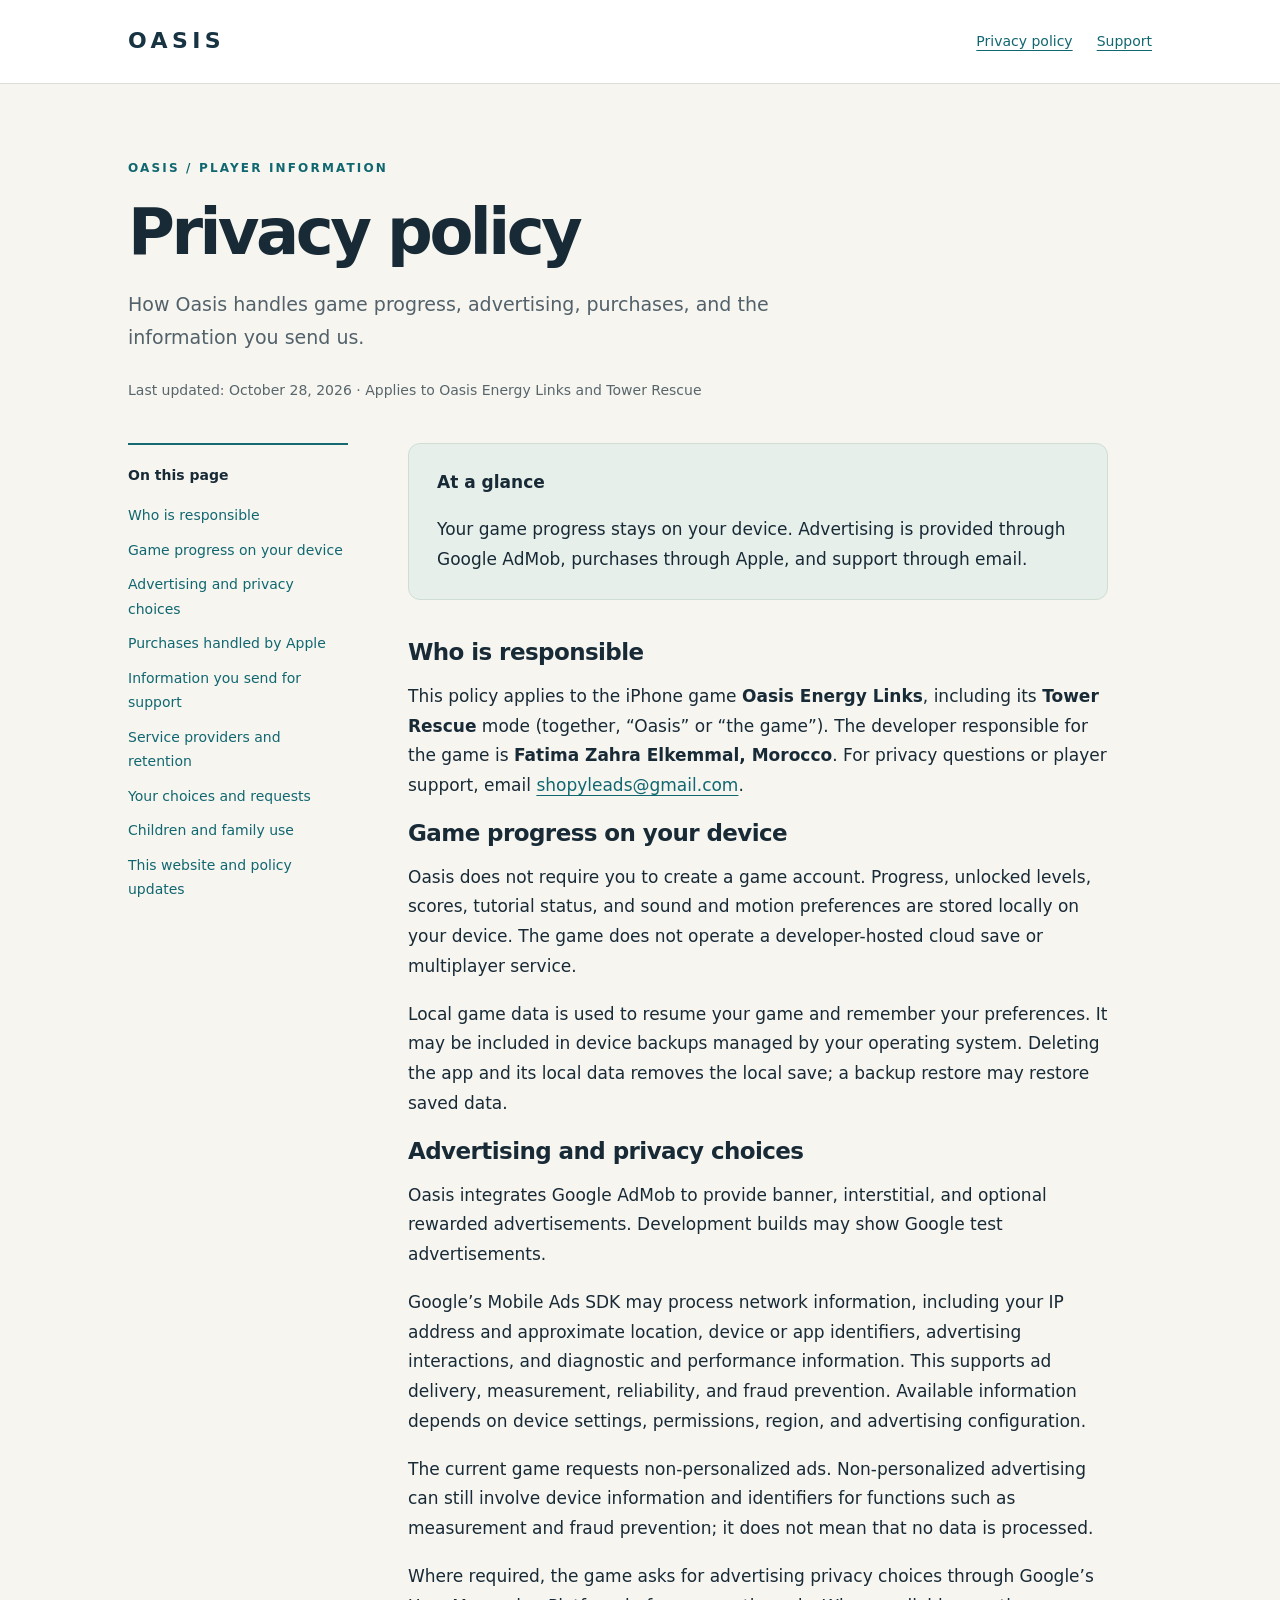
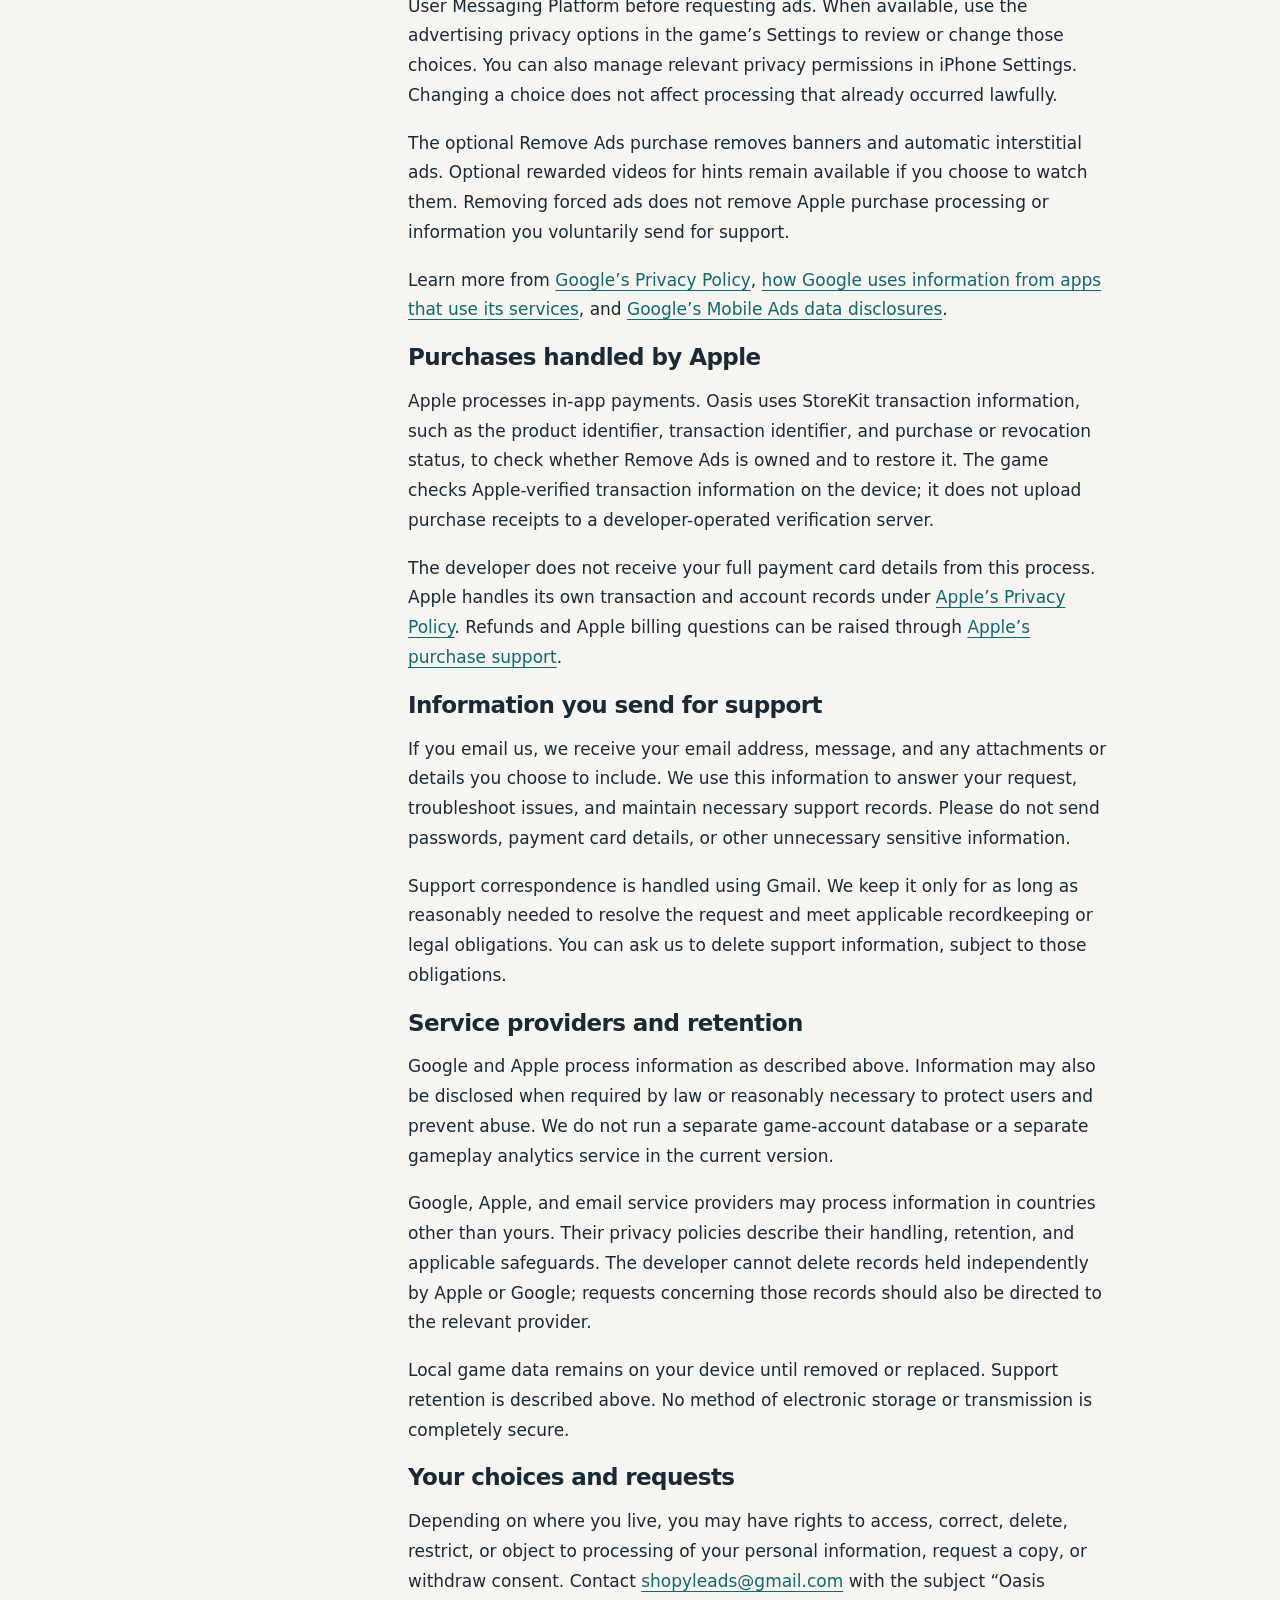
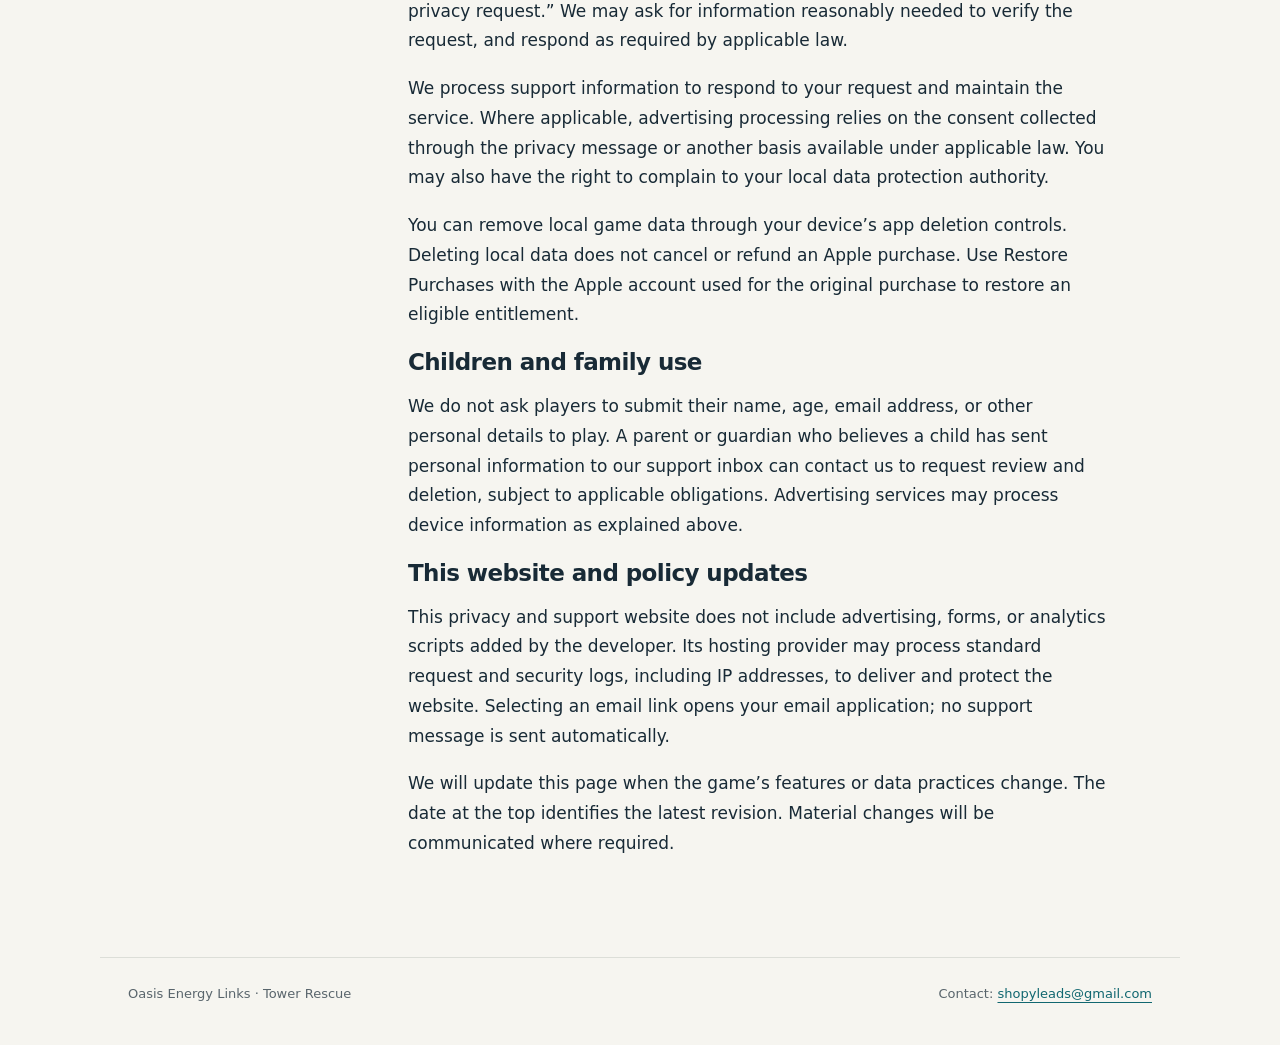
==== index.html @ dd6c8206 "Add files via upload" ====
<!doctype html><html lang="en"><head><meta charset="utf-8"><meta name="viewport" content="width=device-width,initial-scale=1"><meta name="description" content="Privacy information and player support for Oasis Energy Links and Tower Rescue."><title>Privacy policy · Oasis</title><link rel="stylesheet" href="./style.css"></head><body><header><nav aria-label="Main navigation"><a class="brand" href="./index.html">OASIS</a><div class="navlinks"><a href="./privacy.html">Privacy policy</a><a href="./support.html">Support</a></div></nav></header><main><span class="eyebrow">Oasis / Player information</span><h1>Privacy policy</h1><p class="intro">How Oasis handles game progress, advertising, purchases, and the information you send us.</p><p class="meta">Last updated: October 28, 2026 · Applies to Oasis Energy Links and Tower Rescue</p><div class="layout"><aside class="toc" aria-label="On this page"><strong>On this page</strong><a href="#operator">Who is responsible</a><a href="#local">Game progress on your device</a><a href="#ads">Advertising and privacy choices</a><a href="#purchases">Purchases handled by Apple</a><a href="#support">Information you send for support</a><a href="#sharing">Service providers and retention</a><a href="#rights">Your choices and requests</a><a href="#children">Children and family use</a><a href="#website">This website and policy updates</a></aside><article class="article"><div class="summary"><p><strong>At a glance</strong></p><p>Your game progress stays on your device. Advertising is provided through Google AdMob, purchases through Apple, and support through email.</p></div><section id="operator"><h2>Who is responsible</h2><p>This policy applies to the iPhone game <strong>Oasis Energy Links</strong>, including its <strong>Tower Rescue</strong> mode (together, “Oasis” or “the game”). The developer responsible for the game is <strong>Fatima Zahra Elkemmal, Morocco</strong>. For privacy questions or player support, email <a href="mailto:shopyleads@gmail.com">shopyleads@gmail.com</a>.</p></section><section id="local"><h2>Game progress on your device</h2><p>Oasis does not require you to create a game account. Progress, unlocked levels, scores, tutorial status, and sound and motion preferences are stored locally on your device. The game does not operate a developer-hosted cloud save or multiplayer service.</p><p>Local game data is used to resume your game and remember your preferences. It may be included in device backups managed by your operating system. Deleting the app and its local data removes the local save; a backup restore may restore saved data.</p></section><section id="ads"><h2>Advertising and privacy choices</h2><p>Oasis integrates Google AdMob to provide banner, interstitial, and optional rewarded advertisements. Development builds may show Google test advertisements.</p><p>Google’s Mobile Ads SDK may process network information, including your IP address and approximate location, device or app identifiers, advertising interactions, and diagnostic and performance information. This supports ad delivery, measurement, reliability, and fraud prevention. Available information depends on device settings, permissions, region, and advertising configuration.</p><p>The current game requests non-personalized ads. Non-personalized advertising can still involve device information and identifiers for functions such as measurement and fraud prevention; it does not mean that no data is processed.</p><p>Where required, the game asks for advertising privacy choices through Google’s User Messaging Platform before requesting ads. When available, use the advertising privacy options in the game’s Settings to review or change those choices. You can also manage relevant privacy permissions in iPhone Settings. Changing a choice does not affect processing that already occurred lawfully.</p><p>The optional Remove Ads purchase removes banners and automatic interstitial ads. Optional rewarded videos for hints remain available if you choose to watch them. Removing forced ads does not remove Apple purchase processing or information you voluntarily send for support.</p><p>Learn more from <a href="https://policies.google.com/privacy">Google’s Privacy Policy</a>, <a href="https://policies.google.com/technologies/partner-sites">how Google uses information from apps that use its services</a>, and <a href="https://developers.google.com/admob/ios/privacy/data-disclosure">Google’s Mobile Ads data disclosures</a>.</p></section><section id="purchases"><h2>Purchases handled by Apple</h2><p>Apple processes in-app payments. Oasis uses StoreKit transaction information, such as the product identifier, transaction identifier, and purchase or revocation status, to check whether Remove Ads is owned and to restore it. The game checks Apple-verified transaction information on the device; it does not upload purchase receipts to a developer-operated verification server.</p><p>The developer does not receive your full payment card details from this process. Apple handles its own transaction and account records under <a href="https://www.apple.com/legal/privacy/">Apple’s Privacy Policy</a>. Refunds and Apple billing questions can be raised through <a href="https://reportaproblem.apple.com/">Apple’s purchase support</a>.</p></section><section id="support"><h2>Information you send for support</h2><p>If you email us, we receive your email address, message, and any attachments or details you choose to include. We use this information to answer your request, troubleshoot issues, and maintain necessary support records. Please do not send passwords, payment card details, or other unnecessary sensitive information.</p><p>Support correspondence is handled using Gmail. We keep it only for as long as reasonably needed to resolve the request and meet applicable recordkeeping or legal obligations. You can ask us to delete support information, subject to those obligations.</p></section><section id="sharing"><h2>Service providers and retention</h2><p>Google and Apple process information as described above. Information may also be disclosed when required by law or reasonably necessary to protect users and prevent abuse. We do not run a separate game-account database or a separate gameplay analytics service in the current version.</p><p>Google, Apple, and email service providers may process information in countries other than yours. Their privacy policies describe their handling, retention, and applicable safeguards. The developer cannot delete records held independently by Apple or Google; requests concerning those records should also be directed to the relevant provider.</p><p>Local game data remains on your device until removed or replaced. Support retention is described above. No method of electronic storage or transmission is completely secure.</p></section><section id="rights"><h2>Your choices and requests</h2><p>Depending on where you live, you may have rights to access, correct, delete, restrict, or object to processing of your personal information, request a copy, or withdraw consent. Contact <a href="mailto:shopyleads@gmail.com">shopyleads@gmail.com</a> with the subject “Oasis privacy request.” We may ask for information reasonably needed to verify the request, and respond as required by applicable law.</p><p>We process support information to respond to your request and maintain the service. Where applicable, advertising processing relies on the consent collected through the privacy message or another basis available under applicable law. You may also have the right to complain to your local data protection authority.</p><p>You can remove local game data through your device’s app deletion controls. Deleting local data does not cancel or refund an Apple purchase. Use Restore Purchases with the Apple account used for the original purchase to restore an eligible entitlement.</p></section><section id="children"><h2>Children and family use</h2><p>We do not ask players to submit their name, age, email address, or other personal details to play. A parent or guardian who believes a child has sent personal information to our support inbox can contact us to request review and deletion, subject to applicable obligations. Advertising services may process device information as explained above.</p></section><section id="website"><h2>This website and policy updates</h2><p>This privacy and support website does not include advertising, forms, or analytics scripts added by the developer. Its hosting provider may process standard request and security logs, including IP addresses, to deliver and protect the website. Selecting an email link opens your email application; no support message is sent automatically.</p><p>We will update this page when the game’s features or data practices change. The date at the top identifies the latest revision. Material changes will be communicated where required.</p></section></article></div></main><footer><span>Oasis Energy Links · Tower Rescue</span><span>Contact: <a href="mailto:shopyleads@gmail.com">shopyleads@gmail.com</a></span></footer></body></html>
---- style.css ----
*{box-sizing:border-box}html{scroll-behavior:smooth}body{margin:0;background:#f6f5f0;color:#182a36;font:17px/1.75 system-ui,-apple-system,sans-serif}a{color:#116770;text-underline-offset:4px}a:hover{color:#083c42}a:focus-visible{outline:3px solid #bb8500;outline-offset:5px}header{border-bottom:1px solid #dcded8;background:#fff}nav{max-width:1080px;margin:auto;display:flex;align-items:center;justify-content:space-between;gap:24px;padding:22px 28px}.brand{font-weight:850;letter-spacing:.2em;color:#183443;text-decoration:none;font-size:22px}.navlinks{display:flex;gap:24px;font-size:14px}main{max-width:1080px;margin:auto;padding:68px 28px 80px}.eyebrow{font-size:12px;font-weight:750;letter-spacing:.18em;text-transform:uppercase;color:#116770}h1{font-size:clamp(38px,6vw,64px);letter-spacing:-.055em;line-height:1.1;margin:16px 0 20px}h2{font-size:23px;line-height:1.3;letter-spacing:-.025em;margin:38px 0 14px}p{margin:0 0 18px}ul{padding-left:22px}.intro{max-width:680px;color:#52616a;font-size:19px}.meta{font-size:14px;color:#58666c;margin:24px 0 40px}.layout{display:grid;grid-template-columns:220px minmax(0,700px);gap:60px}.toc{font-size:14px;border-top:2px solid #146a70;padding-top:18px}.toc a{display:block;margin:0 0 10px;text-decoration:none}.toc strong{display:block;margin-bottom:16px}.article{min-width:0}.article h2:first-child{margin-top:0}.summary{background:#e7efea;border:1px solid #cfddd5;padding:24px 28px;border-radius:12px;margin-bottom:38px}.summary p:last-child{margin:0}.contact{padding:28px;background:#fff;border:1px solid #dce0d9;border-radius:12px;margin-top:28px;overflow-wrap:anywhere}.note{font-size:14px;color:#59656c}footer{max-width:1080px;margin:auto;border-top:1px solid #dcded8;padding:25px 28px 40px;color:#59656c;font-size:13px;display:flex;justify-content:space-between;gap:24px}section{scroll-margin-top:24px}.button{display:inline-block;background:#145e65;color:white;text-decoration:none;padding:11px 20px;border-radius:8px;font-weight:650}.button:hover{color:white;background:#0c4249}@media(max-width:760px){main{padding-top:40px}.layout{grid-template-columns:1fr;gap:34px}.toc{display:flex;flex-wrap:wrap;gap:5px 20px}.toc strong{width:100%;margin-bottom:7px}.toc a{margin-bottom:4px}nav{align-items:flex-start;gap:16px}.navlinks{gap:16px}footer{display:block}.summary{padding:20px}body{font-size:16px}}
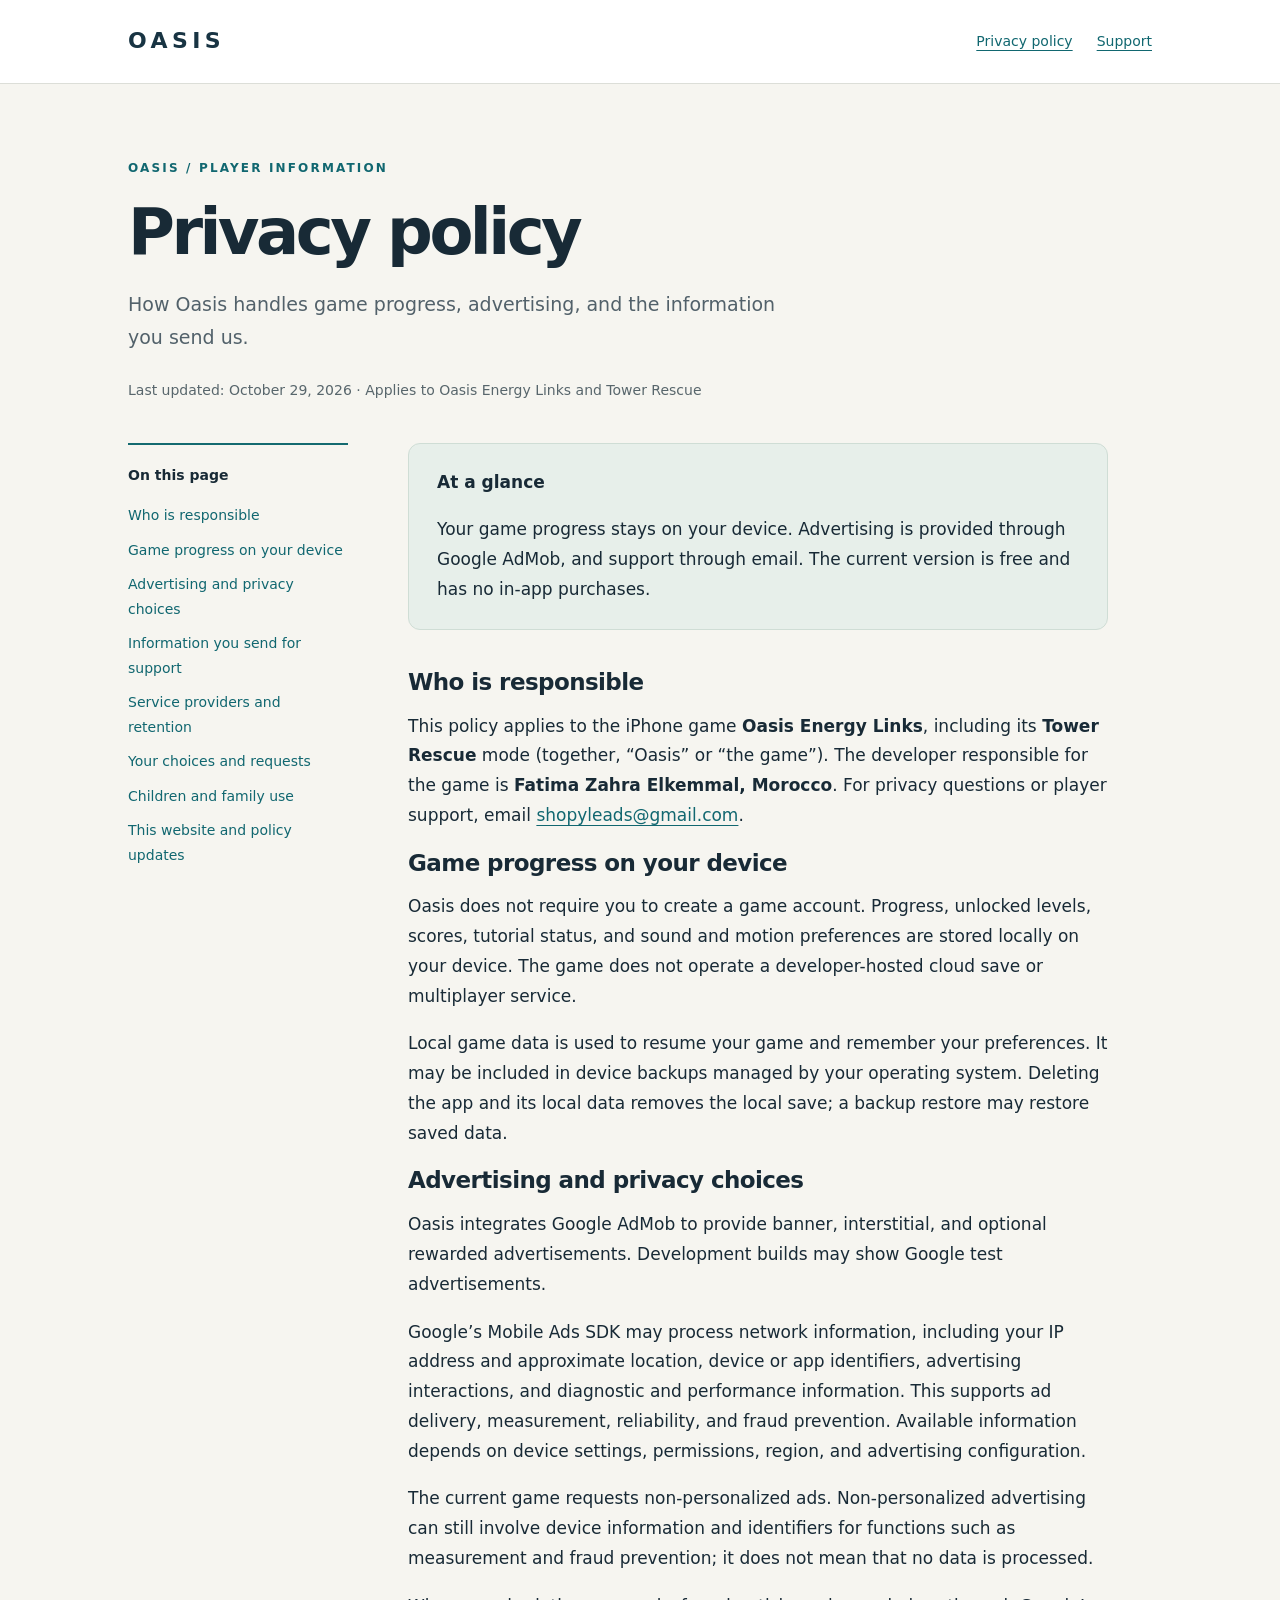
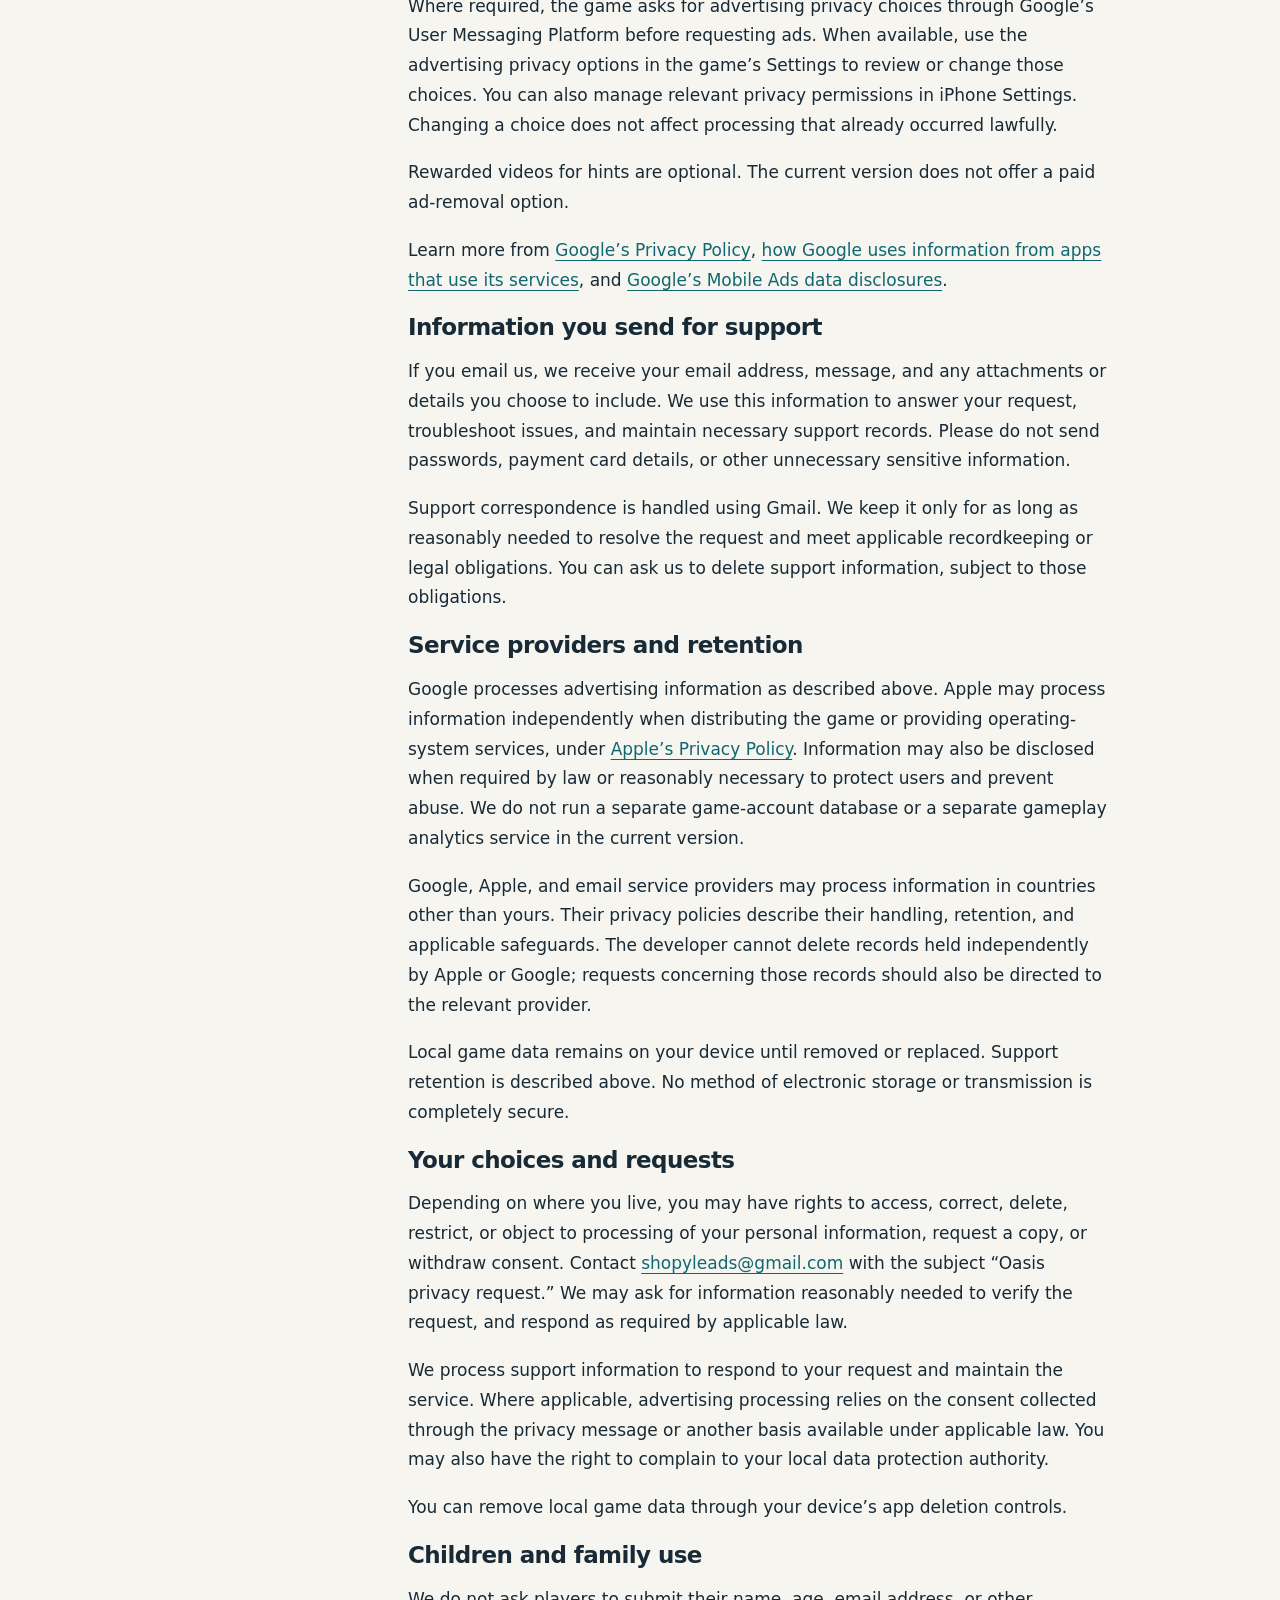
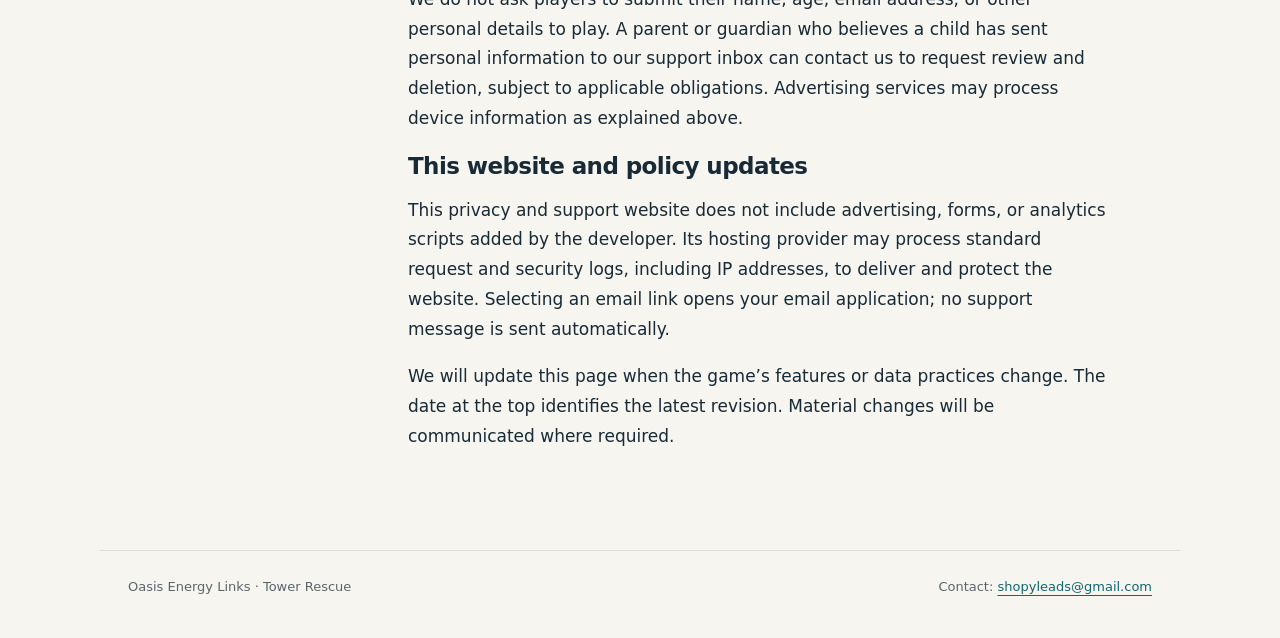
==== commit 39d0d87f: "Add files via upload" ====
--- a/index.html
+++ b/index.html
@@ -1 +1 @@
-<!doctype html><html lang="en"><head><meta charset="utf-8"><meta name="viewport" content="width=device-width,initial-scale=1"><meta name="description" content="Privacy information and player support for Oasis Energy Links and Tower Rescue."><title>Privacy policy · Oasis</title><link rel="stylesheet" href="./style.css"></head><body><header><nav aria-label="Main navigation"><a class="brand" href="./index.html">OASIS</a><div class="navlinks"><a href="./privacy.html">Privacy policy</a><a href="./support.html">Support</a></div></nav></header><main><span class="eyebrow">Oasis / Player information</span><h1>Privacy policy</h1><p class="intro">How Oasis handles game progress, advertising, purchases, and the information you send us.</p><p class="meta">Last updated: October 28, 2026 · Applies to Oasis Energy Links and Tower Rescue</p><div class="layout"><aside class="toc" aria-label="On this page"><strong>On this page</strong><a href="#operator">Who is responsible</a><a href="#local">Game progress on your device</a><a href="#ads">Advertising and privacy choices</a><a href="#purchases">Purchases handled by Apple</a><a href="#support">Information you send for support</a><a href="#sharing">Service providers and retention</a><a href="#rights">Your choices and requests</a><a href="#children">Children and family use</a><a href="#website">This website and policy updates</a></aside><article class="article"><div class="summary"><p><strong>At a glance</strong></p><p>Your game progress stays on your device. Advertising is provided through Google AdMob, purchases through Apple, and support through email.</p></div><section id="operator"><h2>Who is responsible</h2><p>This policy applies to the iPhone game <strong>Oasis Energy Links</strong>, including its <strong>Tower Rescue</strong> mode (together, “Oasis” or “the game”). The developer responsible for the game is <strong>Fatima Zahra Elkemmal, Morocco</strong>. For privacy questions or player support, email <a href="mailto:shopyleads@gmail.com">shopyleads@gmail.com</a>.</p></section><section id="local"><h2>Game progress on your device</h2><p>Oasis does not require you to create a game account. Progress, unlocked levels, scores, tutorial status, and sound and motion preferences are stored locally on your device. The game does not operate a developer-hosted cloud save or multiplayer service.</p><p>Local game data is used to resume your game and remember your preferences. It may be included in device backups managed by your operating system. Deleting the app and its local data removes the local save; a backup restore may restore saved data.</p></section><section id="ads"><h2>Advertising and privacy choices</h2><p>Oasis integrates Google AdMob to provide banner, interstitial, and optional rewarded advertisements. Development builds may show Google test advertisements.</p><p>Google’s Mobile Ads SDK may process network information, including your IP address and approximate location, device or app identifiers, advertising interactions, and diagnostic and performance information. This supports ad delivery, measurement, reliability, and fraud prevention. Available information depends on device settings, permissions, region, and advertising configuration.</p><p>The current game requests non-personalized ads. Non-personalized advertising can still involve device information and identifiers for functions such as measurement and fraud prevention; it does not mean that no data is processed.</p><p>Where required, the game asks for advertising privacy choices through Google’s User Messaging Platform before requesting ads. When available, use the advertising privacy options in the game’s Settings to review or change those choices. You can also manage relevant privacy permissions in iPhone Settings. Changing a choice does not affect processing that already occurred lawfully.</p><p>The optional Remove Ads purchase removes banners and automatic interstitial ads. Optional rewarded videos for hints remain available if you choose to watch them. Removing forced ads does not remove Apple purchase processing or information you voluntarily send for support.</p><p>Learn more from <a href="https://policies.google.com/privacy">Google’s Privacy Policy</a>, <a href="https://policies.google.com/technologies/partner-sites">how Google uses information from apps that use its services</a>, and <a href="https://developers.google.com/admob/ios/privacy/data-disclosure">Google’s Mobile Ads data disclosures</a>.</p></section><section id="purchases"><h2>Purchases handled by Apple</h2><p>Apple processes in-app payments. Oasis uses StoreKit transaction information, such as the product identifier, transaction identifier, and purchase or revocation status, to check whether Remove Ads is owned and to restore it. The game checks Apple-verified transaction information on the device; it does not upload purchase receipts to a developer-operated verification server.</p><p>The developer does not receive your full payment card details from this process. Apple handles its own transaction and account records under <a href="https://www.apple.com/legal/privacy/">Apple’s Privacy Policy</a>. Refunds and Apple billing questions can be raised through <a href="https://reportaproblem.apple.com/">Apple’s purchase support</a>.</p></section><section id="support"><h2>Information you send for support</h2><p>If you email us, we receive your email address, message, and any attachments or details you choose to include. We use this information to answer your request, troubleshoot issues, and maintain necessary support records. Please do not send passwords, payment card details, or other unnecessary sensitive information.</p><p>Support correspondence is handled using Gmail. We keep it only for as long as reasonably needed to resolve the request and meet applicable recordkeeping or legal obligations. You can ask us to delete support information, subject to those obligations.</p></section><section id="sharing"><h2>Service providers and retention</h2><p>Google and Apple process information as described above. Information may also be disclosed when required by law or reasonably necessary to protect users and prevent abuse. We do not run a separate game-account database or a separate gameplay analytics service in the current version.</p><p>Google, Apple, and email service providers may process information in countries other than yours. Their privacy policies describe their handling, retention, and applicable safeguards. The developer cannot delete records held independently by Apple or Google; requests concerning those records should also be directed to the relevant provider.</p><p>Local game data remains on your device until removed or replaced. Support retention is described above. No method of electronic storage or transmission is completely secure.</p></section><section id="rights"><h2>Your choices and requests</h2><p>Depending on where you live, you may have rights to access, correct, delete, restrict, or object to processing of your personal information, request a copy, or withdraw consent. Contact <a href="mailto:shopyleads@gmail.com">shopyleads@gmail.com</a> with the subject “Oasis privacy request.” We may ask for information reasonably needed to verify the request, and respond as required by applicable law.</p><p>We process support information to respond to your request and maintain the service. Where applicable, advertising processing relies on the consent collected through the privacy message or another basis available under applicable law. You may also have the right to complain to your local data protection authority.</p><p>You can remove local game data through your device’s app deletion controls. Deleting local data does not cancel or refund an Apple purchase. Use Restore Purchases with the Apple account used for the original purchase to restore an eligible entitlement.</p></section><section id="children"><h2>Children and family use</h2><p>We do not ask players to submit their name, age, email address, or other personal details to play. A parent or guardian who believes a child has sent personal information to our support inbox can contact us to request review and deletion, subject to applicable obligations. Advertising services may process device information as explained above.</p></section><section id="website"><h2>This website and policy updates</h2><p>This privacy and support website does not include advertising, forms, or analytics scripts added by the developer. Its hosting provider may process standard request and security logs, including IP addresses, to deliver and protect the website. Selecting an email link opens your email application; no support message is sent automatically.</p><p>We will update this page when the game’s features or data practices change. The date at the top identifies the latest revision. Material changes will be communicated where required.</p></section></article></div></main><footer><span>Oasis Energy Links · Tower Rescue</span><span>Contact: <a href="mailto:shopyleads@gmail.com">shopyleads@gmail.com</a></span></footer></body></html>+<!doctype html><html lang="en"><head><meta charset="utf-8"><meta name="viewport" content="width=device-width,initial-scale=1"><meta name="description" content="Privacy information and player support for Oasis Energy Links and Tower Rescue."><title>Privacy policy · Oasis</title><link rel="stylesheet" href="./style.css"></head><body><header><nav aria-label="Main navigation"><a class="brand" href="./index.html">OASIS</a><div class="navlinks"><a href="./privacy.html">Privacy policy</a><a href="./support.html">Support</a></div></nav></header><main><span class="eyebrow">Oasis / Player information</span><h1>Privacy policy</h1><p class="intro">How Oasis handles game progress, advertising, and the information you send us.</p><p class="meta">Last updated: October 29, 2026 · Applies to Oasis Energy Links and Tower Rescue</p><div class="layout"><aside class="toc" aria-label="On this page"><strong>On this page</strong><a href="#operator">Who is responsible</a><a href="#local">Game progress on your device</a><a href="#ads">Advertising and privacy choices</a><a href="#support">Information you send for support</a><a href="#sharing">Service providers and retention</a><a href="#rights">Your choices and requests</a><a href="#children">Children and family use</a><a href="#website">This website and policy updates</a></aside><article class="article"><div class="summary"><p><strong>At a glance</strong></p><p>Your game progress stays on your device. Advertising is provided through Google AdMob, and support through email. The current version is free and has no in-app purchases.</p></div><section id="operator"><h2>Who is responsible</h2><p>This policy applies to the iPhone game <strong>Oasis Energy Links</strong>, including its <strong>Tower Rescue</strong> mode (together, “Oasis” or “the game”). The developer responsible for the game is <strong>Fatima Zahra Elkemmal, Morocco</strong>. For privacy questions or player support, email <a href="mailto:shopyleads@gmail.com">shopyleads@gmail.com</a>.</p></section><section id="local"><h2>Game progress on your device</h2><p>Oasis does not require you to create a game account. Progress, unlocked levels, scores, tutorial status, and sound and motion preferences are stored locally on your device. The game does not operate a developer-hosted cloud save or multiplayer service.</p><p>Local game data is used to resume your game and remember your preferences. It may be included in device backups managed by your operating system. Deleting the app and its local data removes the local save; a backup restore may restore saved data.</p></section><section id="ads"><h2>Advertising and privacy choices</h2><p>Oasis integrates Google AdMob to provide banner, interstitial, and optional rewarded advertisements. Development builds may show Google test advertisements.</p><p>Google’s Mobile Ads SDK may process network information, including your IP address and approximate location, device or app identifiers, advertising interactions, and diagnostic and performance information. This supports ad delivery, measurement, reliability, and fraud prevention. Available information depends on device settings, permissions, region, and advertising configuration.</p><p>The current game requests non-personalized ads. Non-personalized advertising can still involve device information and identifiers for functions such as measurement and fraud prevention; it does not mean that no data is processed.</p><p>Where required, the game asks for advertising privacy choices through Google’s User Messaging Platform before requesting ads. When available, use the advertising privacy options in the game’s Settings to review or change those choices. You can also manage relevant privacy permissions in iPhone Settings. Changing a choice does not affect processing that already occurred lawfully.</p><p>Rewarded videos for hints are optional. The current version does not offer a paid ad-removal option.</p><p>Learn more from <a href="https://policies.google.com/privacy">Google’s Privacy Policy</a>, <a href="https://policies.google.com/technologies/partner-sites">how Google uses information from apps that use its services</a>, and <a href="https://developers.google.com/admob/ios/privacy/data-disclosure">Google’s Mobile Ads data disclosures</a>.</p></section><section id="support"><h2>Information you send for support</h2><p>If you email us, we receive your email address, message, and any attachments or details you choose to include. We use this information to answer your request, troubleshoot issues, and maintain necessary support records. Please do not send passwords, payment card details, or other unnecessary sensitive information.</p><p>Support correspondence is handled using Gmail. We keep it only for as long as reasonably needed to resolve the request and meet applicable recordkeeping or legal obligations. You can ask us to delete support information, subject to those obligations.</p></section><section id="sharing"><h2>Service providers and retention</h2><p>Google processes advertising information as described above. Apple may process information independently when distributing the game or providing operating-system services, under <a href="https://www.apple.com/legal/privacy/">Apple’s Privacy Policy</a>. Information may also be disclosed when required by law or reasonably necessary to protect users and prevent abuse. We do not run a separate game-account database or a separate gameplay analytics service in the current version.</p><p>Google, Apple, and email service providers may process information in countries other than yours. Their privacy policies describe their handling, retention, and applicable safeguards. The developer cannot delete records held independently by Apple or Google; requests concerning those records should also be directed to the relevant provider.</p><p>Local game data remains on your device until removed or replaced. Support retention is described above. No method of electronic storage or transmission is completely secure.</p></section><section id="rights"><h2>Your choices and requests</h2><p>Depending on where you live, you may have rights to access, correct, delete, restrict, or object to processing of your personal information, request a copy, or withdraw consent. Contact <a href="mailto:shopyleads@gmail.com">shopyleads@gmail.com</a> with the subject “Oasis privacy request.” We may ask for information reasonably needed to verify the request, and respond as required by applicable law.</p><p>We process support information to respond to your request and maintain the service. Where applicable, advertising processing relies on the consent collected through the privacy message or another basis available under applicable law. You may also have the right to complain to your local data protection authority.</p><p>You can remove local game data through your device’s app deletion controls.</p></section><section id="children"><h2>Children and family use</h2><p>We do not ask players to submit their name, age, email address, or other personal details to play. A parent or guardian who believes a child has sent personal information to our support inbox can contact us to request review and deletion, subject to applicable obligations. Advertising services may process device information as explained above.</p></section><section id="website"><h2>This website and policy updates</h2><p>This privacy and support website does not include advertising, forms, or analytics scripts added by the developer. Its hosting provider may process standard request and security logs, including IP addresses, to deliver and protect the website. Selecting an email link opens your email application; no support message is sent automatically.</p><p>We will update this page when the game’s features or data practices change. The date at the top identifies the latest revision. Material changes will be communicated where required.</p></section></article></div></main><footer><span>Oasis Energy Links · Tower Rescue</span><span>Contact: <a href="mailto:shopyleads@gmail.com">shopyleads@gmail.com</a></span></footer></body></html>
